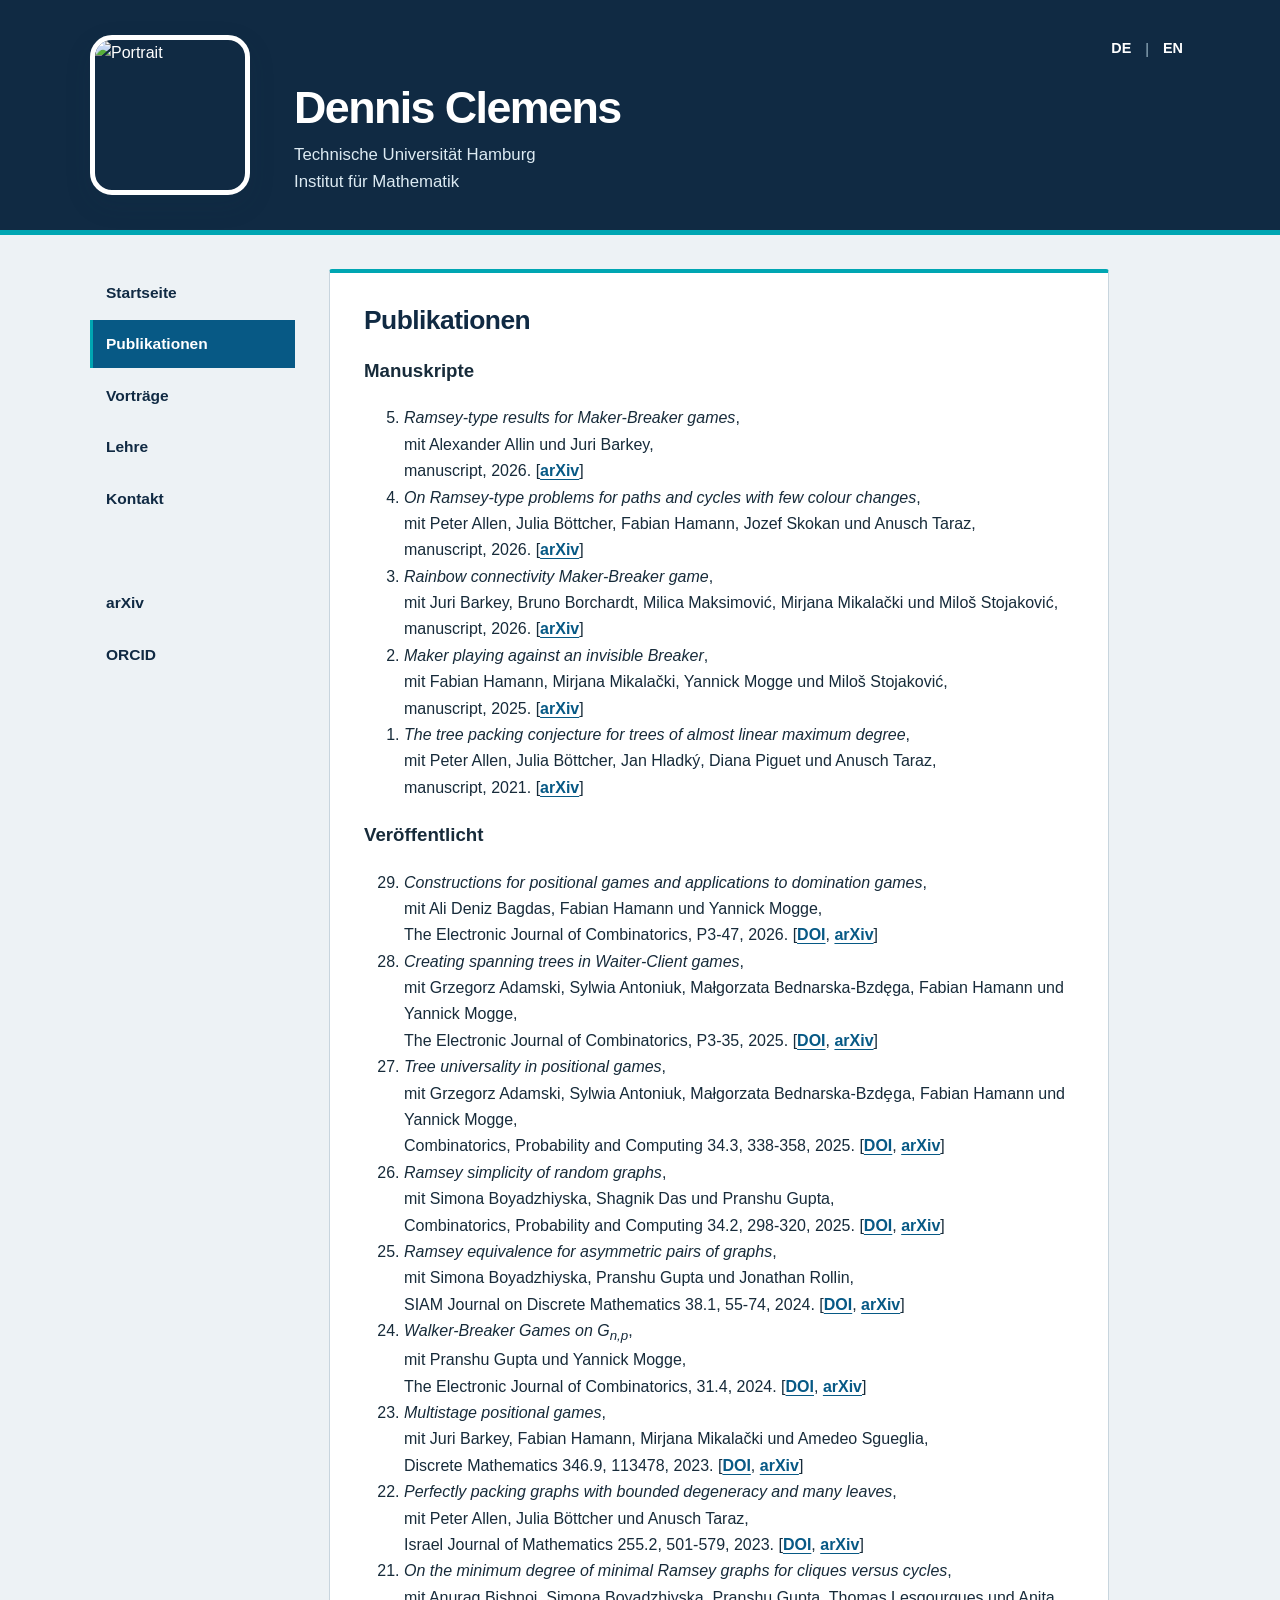
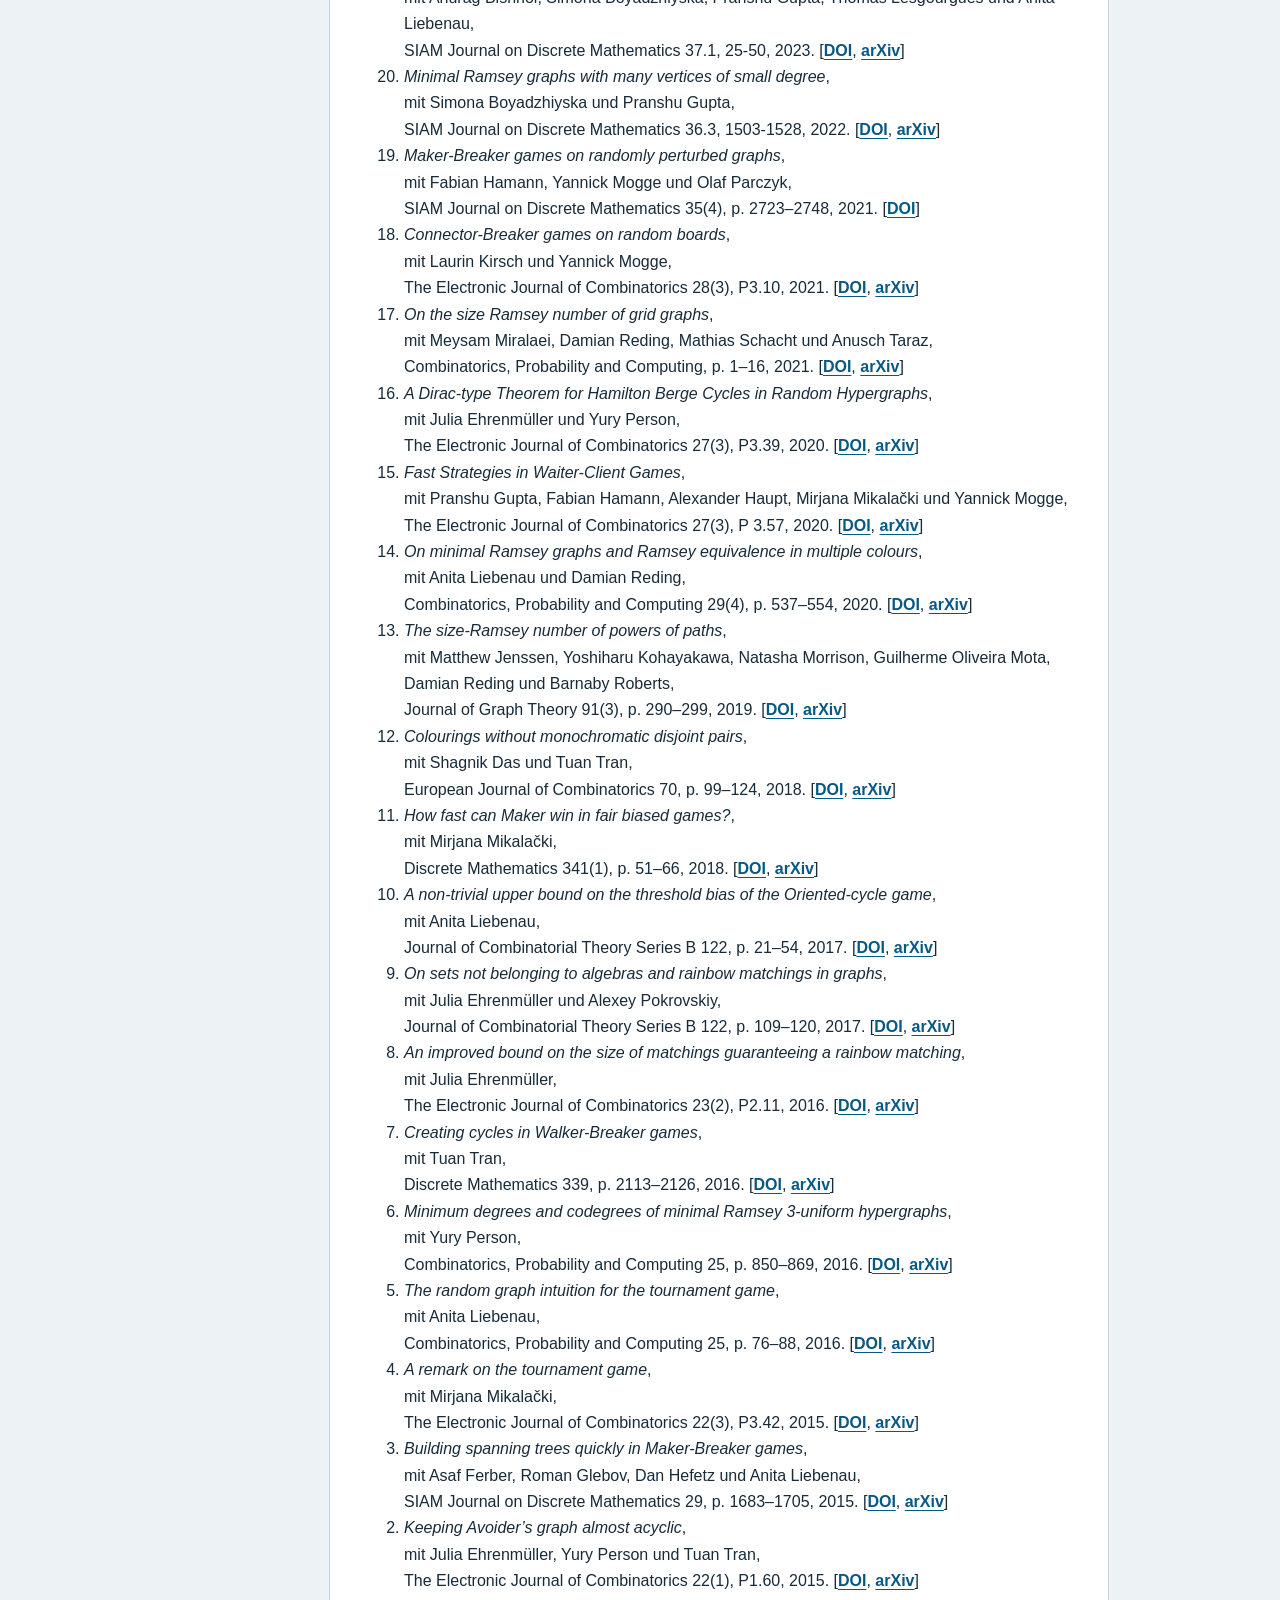
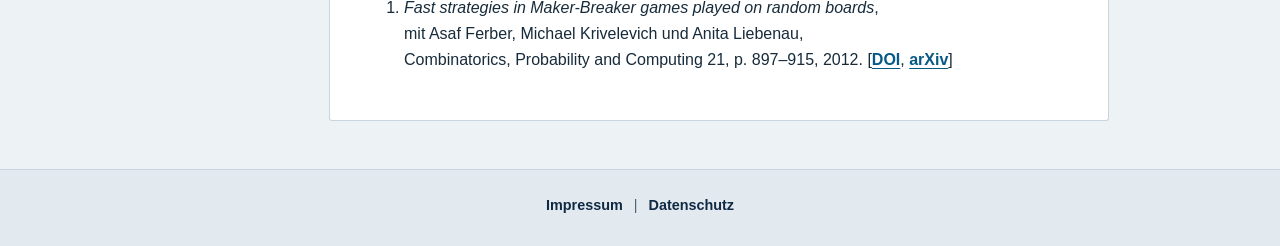
==== publikationen.html @ a91b389d "Add files via upload" ====
<!DOCTYPE html>
<html lang="de">

<head>

<meta charset="UTF-8">

<title>Dennis Clemens Publikationen</title>

<meta name="viewport" content="width=device-width, initial-scale=1.0">

<link rel="stylesheet" href="style.css">

</head>


<body>


<!-- Kopfzeile -->

<header>

<div class="seite kopf">


    <div class="portrait">

        <img src="bilder/portrait.jpg"
             alt="Portrait">

    </div>


    <div class="titel">

        <div class="sprache">

            <a href="publikationen.html">DE</a>
            |
            <a href="en/publikationen.html">EN</a>

        </div>


        <h1>
            Dennis Clemens
        </h1>


        <p class="position">
            Technische Universität Hamburg <br>
            Institut für Mathematik
        </p>


    </div>


</div>

</header>




<!-- Hauptbereich -->


<div class="seite hauptbereich">


<aside>

<nav>

<a href="index.html">
Startseite
</a>

<a class="active"  href="publikationen.html">
Publikationen
</a>


<a href="talks.html">
Vorträge
</a>


<a href="lehre.html">
Lehre
</a>


<a href="kontakt.html">
Kontakt
</a>


</nav>

<br><br>


<a href="https://arxiv.org/a/clemens_d_1.html">
arXiv
</a>


<a href="https://orcid.org/0000-0001-5940-6556">
ORCID
</a>



</aside>





<main>


<section id="publikationen">

<h2>Publikationen</h2>




<h3>Manuskripte</h3>

<ol reversed>
    <li>
  	<em>Ramsey-type results for Maker-Breaker games</em>, <br>
	mit Alexander Allin und Juri Barkey, <br>
	manuscript, 2026. 
	[<a href="https://arxiv.org/abs/2609.02588">arXiv</a>]
    </li>

    <li>
  	<em>On Ramsey-type problems for paths and cycles with few colour changes</em>, <br>
	mit Peter Allen, Julia Böttcher, Fabian Hamann, Jozef Skokan und Anusch Taraz, <br>
	manuscript, 2026. 
	[<a href="https://arxiv.org/abs/2607.03243">arXiv</a>]
    </li>

    <li>
	<em> Rainbow connectivity Maker-Breaker game</em>, <br>
	mit Juri Barkey, Bruno Borchardt, Milica Maksimović, Mirjana Mikalački und Miloš Stojaković, <br>
	manuscript, 2026.
	[<a href="https://arxiv.org/abs/2603.09770">arXiv</a>]
    </li>

    <li>
	<em>Maker playing against an invisible Breaker</em>, <br>
	mit Fabian Hamann, Mirjana Mikalački, Yannick Mogge und Miloš Stojaković, <br>
	manuscript, 2025.
	[<a href="https://arxiv.org/abs/2507.22519">arXiv</a>]
    </li>

    <li>
	<em>The tree packing conjecture for trees of almost linear maximum degree</em>, <br>
	mit Peter Allen, Julia Böttcher, Jan Hladký, Diana Piguet und Anusch Taraz, <br>
	manuscript, 2021. 
	[<a href="https://arxiv.org/abs/2106.11720">arXiv</a>]
    </li>
</ol>


<h3>Veröffentlicht</h3>

<ol reversed>
    <li>
	<em>Constructions for positional games and applications to domination games</em>, <br>
	mit Ali Deniz Bagdas, Fabian Hamann und Yannick Mogge, <br>
	The Electronic Journal of Combinatorics, P3-47, 2026.
	[<a href="https://doi.org/10.37236/14590">DOI</a>,
	<a href="https://arxiv.org/abs/2509.05089">arXiv</a>]
    </li>

    <li>
	<em>Creating spanning trees in Waiter-Client games</em>,<br>
        mit Grzegorz Adamski, Sylwia Antoniuk, Małgorzata Bednarska-Bzdęga, Fabian Hamann und Yannick Mogge,<br>
	The Electronic Journal of Combinatorics, P3-35, 2025.
	[<a href="https://doi.org/10.37236/12957">DOI</a>,
	<a href="https://arxiv.org/abs/2403.18534">arXiv</a>]
    </li>

    <li>
	<em>Tree universality in positional games</em>,<br>
        mit Grzegorz Adamski, Sylwia Antoniuk, Małgorzata Bednarska-Bzdȩga, Fabian Hamann und Yannick Mogge,<br>
	Combinatorics, Probability and Computing 34.3, 338-358, 2025.
	[<a href="https://doi.org/10.1017/S0963548324000397">DOI</a>,
	<a href="https://arxiv.org/abs/2312.00503">arXiv</a>]
    </li>

    <li>
	<em>Ramsey simplicity of random graphs</em>,<br>
        mit Simona Boyadzhiyska, Shagnik Das und Pranshu Gupta,<br>
	Combinatorics, Probability and Computing 34.2, 298-320, 2025.
	[<a href="https://doi.org/10.1017/S0963548324000385">DOI</a>,
	<a href="https://arxiv.org/abs/2109.04140">arXiv</a>]
    </li>

    <li>
        <em>Ramsey equivalence for asymmetric pairs of graphs</em>,<br>
	mit Simona Boyadzhiyska, Pranshu Gupta und Jonathan Rollin,<br>
	SIAM Journal on Discrete Mathematics 38.1, 55-74, 2024.
	[<a href="https://doi.org/10.1137/23M1558239">DOI</a>,
	<a href="https://arxiv.org/abs/2206.03898">arXiv</a>]
    </li>

    <li>
        <em>Walker-Breaker Games on G<sub>n,p</sub></em>,<br>
	mit Pranshu Gupta und Yannick Mogge,<br>
	The Electronic Journal of Combinatorics, 31.4, 2024.
	[<a href="https://doi.org/10.37236/11866">DOI</a>,
	<a href="https://arxiv.org/abs/2208.09250">arXiv</a>]
    </li>

    <li>
        <em>Multistage positional games</em>,<br>
	mit Juri Barkey, Fabian Hamann, Mirjana Mikalački und Amedeo Sgueglia,<br>
	Discrete Mathematics 346.9, 113478, 2023.
	[<a href="https://doi.org/10.1016/j.disc.2023.113478">DOI</a>,
	<a href="https://arxiv.org/abs/2202.04344">arXiv</a>]
    </li>

    <li>
	<em>Perfectly packing graphs with bounded degeneracy and many leaves</em>,<br>
	mit Peter Allen, Julia Böttcher und Anusch Taraz,<br>
	Israel Journal of Mathematics 255.2, 501-579, 2023.
	[<a href="https://doi.org/10.1007/s11856-022-2447-7">DOI</a>,
	<a href="https://arxiv.org/abs/1906.11558">arXiv</a>]
    </li>

    <li>
	<em>On the minimum degree of minimal Ramsey graphs for cliques versus cycles</em>,<br>
	mit Anurag Bishnoi, Simona Boyadzhiyska, Pranshu Gupta, Thomas Lesgourgues und Anita Liebenau,<br>
	SIAM Journal on Discrete Mathematics 37.1, 25-50, 2023.
	[<a href="https://doi.org/10.1137/21M1444953">DOI</a>,
	<a href="https://arxiv.org/abs/2109.02877">arXiv</a>]
    </li>

    <li>
        <em>Minimal Ramsey graphs with many vertices of small degree</em>,<br>
	mit Simona Boyadzhiyska und Pranshu Gupta,<br>
	SIAM Journal on Discrete Mathematics 36.3, 1503-1528, 2022.
	[<a href="https://doi.org/10.1137/21M1393273">DOI</a>,
	<a href="https://arxiv.org/abs/2009.04159">arXiv</a>]
    </li>

    <li>
        <em>Maker-Breaker games on randomly perturbed graphs</em>,<br>
	mit Fabian Hamann, Yannick Mogge und Olaf Parczyk,<br>
	SIAM Journal on Discrete Mathematics 35(4), p. 2723–2748, 2021.
	[<a href="https://doi.org/10.1137/20M1385044">DOI</a>]
    </li>

    <li>
	<em>Connector-Breaker games on random boards</em>,<br>
	mit Laurin Kirsch und Yannick Mogge,<br>
	The Electronic Journal of Combinatorics 28(3), P3.10, 2021.
	[<a href="https://doi.org/10.37236/9381">DOI</a>,
	<a href="https://arxiv.org/abs/1911.01724">arXiv</a>]
    </li>

    <li>
        <em>On the size Ramsey number of grid graphs</em>,<br>
	mit Meysam Miralaei, Damian Reding, Mathias Schacht und Anusch Taraz,<br>
	Combinatorics, Probability and Computing, p. 1–16, 2021.
	[<a href="https://doi.org/10.1017/S0963548320000322">DOI</a>,
	<a href="https://arxiv.org/abs/1906.06915">arXiv</a>]
    </li>

    <li>
	<em>A Dirac-type Theorem for Hamilton Berge Cycles in Random Hypergraphs</em>,<br>
	mit Julia Ehrenmüller und Yury Person,<br>
	The Electronic Journal of Combinatorics 27(3), P3.39, 2020.
	[<a href="https://doi.org/10.1016/j.endm.2016.09.032">DOI</a>,
	<a href="https://arxiv.org/abs/1903.09057">arXiv</a>]
    </li>

    <li>
	<em>Fast Strategies in Waiter-Client Games</em>,<br>
	mit Pranshu Gupta, Fabian Hamann, Alexander Haupt, Mirjana Mikalački und Yannick Mogge,<br>       
	The Electronic Journal of Combinatorics 27(3), P 3.57, 2020.
	[<a href="https://doi.org/10.37236/9451">DOI</a>,
	<a href="https://arxiv.org/abs/2003.09247">arXiv</a>]
    </li>

    <li>
        <em>On minimal Ramsey graphs and Ramsey equivalence in multiple colours</em>,<br>
	mit Anita Liebenau und Damian Reding,<br>
	Combinatorics, Probability and Computing 29(4), p. 537–554, 2020.
	[<a href="https://doi.org/10.1017/S0963548320000036">DOI</a>,
	<a href="https://arxiv.org/abs/1809.09232">arXiv</a>]
    </li>

    <li>
        <em>The size-Ramsey number of powers of paths</em>,<br>
	mit Matthew Jenssen, Yoshiharu Kohayakawa, Natasha Morrison, Guilherme Oliveira Mota, Damian Reding und Barnaby Roberts,<br>
	Journal of Graph Theory 91(3), p. 290–299, 2019.
	[<a href="https://doi.org/10.1002/jgt.22432">DOI</a>,
	<a href="https://arxiv.org/abs/1707.04297">arXiv</a>]
    </li>

    <li>
        <em>Colourings without monochromatic disjoint pairs</em>,<br>
	mit Shagnik Das und Tuan Tran, <br>
	European Journal of Combinatorics 70, p. 99–124, 2018.
	[<a href="https://doi.org/10.1016/j.ejc.2017.12.006">DOI</a>,
	<a href="https://arxiv.org/abs/1612.04510">arXiv</a>]
    </li>

    <li>
        <em>How fast can Maker win in fair biased games?</em>,<br>
	mit Mirjana Mikalački,<br>
	Discrete Mathematics 341(1), p. 51–66, 2018.
	[<a href="https://doi.org/10.1016/j.disc.2017.06.023">DOI</a>,
	<a href="https://arxiv.org/abs/1602.02495">arXiv</a>]
    </li>

    <li>
        <em>A non-trivial upper bound on the threshold bias of the Oriented-cycle game</em>,<br>
	mit  Anita Liebenau,<br>
	Journal of Combinatorial Theory Series B 122, p. 21–54, 2017.
	[<a href="https://doi.org/10.1016/j.jctb.2016.05.002">DOI</a>,
	<a href="https://arxiv.org/abs/1404.4529">arXiv</a>]
    </li>

    <li>
        <em>On sets not belonging to algebras and rainbow matchings in graphs</em>,<br>
	mit Julia Ehrenmüller und Alexey Pokrovskiy,<br>
	Journal of Combinatorial Theory Series B 122, p. 109–120, 2017.
	[<a href="https://doi.org/10.1016/j.jctb.2016.05.006">DOI</a>,
	<a href="https://arxiv.org/abs/1508.06437">arXiv</a>]
    </li>

    <li>
        <em>An improved bound on the size of matchings guaranteeing a rainbow matching</em>,<br>
	mit Julia Ehrenmüller,<br>
	The Electronic Journal of Combinatorics 23(2), P2.11, 2016.
	[<a href="https://doi.org/10.37236/5080">DOI</a>,
	<a href="https://arxiv.org/abs/1503.00438">arXiv</a>]
    </li>

    <li>
        <em>Creating cycles in Walker-Breaker games</em>,<br>
	mit Tuan Tran,<br>
	Discrete Mathematics 339, p. 2113–2126, 2016.
	[<a href="https://doi.org/10.1016/j.disc.2016.03.007">DOI</a>,
	<a href="https://arxiv.org/abs/1505.02678">arXiv</a>]
    </li>

    <li>
        <em>Minimum degrees and codegrees of minimal Ramsey 3-uniform hypergraphs</em>,<br>
	mit Yury Person,<br>
	Combinatorics, Probability and Computing 25, p. 850–869, 2016.
	[<a href="https://doi.org/10.1016/j.endm.2015.06.005">DOI</a>,
	<a href="https://arxiv.org/abs/1502.01147">arXiv</a>]
    </li>

    <li>
        <em>The random graph intuition for the tournament game</em>,<br>
	mit Anita Liebenau,<br>
	Combinatorics, Probability and Computing 25, p. 76–88, 2016.
	[<a href="https://doi.org/10.1017/S096354831500019X">DOI</a>,
	<a href="https://arxiv.org/abs/1307.4229">arXiv</a>]
    </li>

    <li>
	<em>A remark on the tournament game</em>,<br>
	mit Mirjana Mikalački,<br>
	The Electronic Journal of Combinatorics 22(3), P3.42, 2015.
	[<a href="https://doi.org/10.37236/5142">DOI</a>,
	<a href="A remark on the tournament game">arXiv</a>]
    </li>

    <li>
	<em>Building spanning trees quickly in Maker-Breaker games</em>,<br>
	mit Asaf Ferber, Roman Glebov, Dan Hefetz und Anita Liebenau,<br>
	SIAM Journal on Discrete Mathematics 29, p. 1683–1705, 2015.
	[<a href="https://doi.org/10.1137/140976054">DOI</a>,
	<a href="https://arxiv.org/abs/1304.4108">arXiv</a>]
    </li>

    <li>
	<em>Keeping Avoider’s graph almost acyclic</em>,<br>
	mit Julia Ehrenmüller, Yury Person und Tuan Tran,<br>
	The Electronic Journal of Combinatorics 22(1), P1.60, 2015.
	[<a href="https://doi.org/10.37236/4859">DOI</a>,
	<a href="https://arxiv.org/abs/1403.1482">arXiv</a>]
    </li>

    <li>
        <em>Fast strategies in Maker-Breaker games played on random boards</em>,<br>
	mit Asaf Ferber, Michael Krivelevich und Anita Liebenau,<br>
	Combinatorics, Probability and Computing 21, p. 897–915, 2012.
	[<a href="https://doi.org/10.1017/S0963548312000375">DOI</a>,
	<a href="https://arxiv.org/abs/1203.3444">arXiv</a>]
    </li>
</ol>










</main>


</div>





<footer>

<div class="seite">

<a href="impressum.html">
Impressum</a>

|

<a href="datenschutz.html">
Datenschutz</a>


</div>

</footer>



<script src="script.js"></script>


</body>

</html>
---- style.css ----
/* Farbkräftigere, reduzierte Variante – HTML bleibt unverändert */

:root {
    --navy: #102a43;
    --blue: #075985;
    --cyan: #00a6b2;
    --cyan-soft: #dff7f7;
    --ink: #172b3a;
    --muted: #4b6170;
    --paper: #ffffff;
    --page: #edf2f5;
    --line: #c8d5de;
    --accent: #e05a33;
    --shadow-sm: 0 3px 10px rgba(16, 42, 67, 0.07);
    --shadow-md: 0 7px 18px rgba(16, 42, 67, 0.08);
}

*,
*::before,
*::after {
    box-sizing: border-box;
}

html {
    scroll-behavior: smooth;
    scroll-padding-top: 24px;
}

body {
    margin: 0;
    font-family: "Helvetica Neue", Arial, sans-serif;
    color: var(--ink);
    font-size: 16px;
    line-height: 1.65;
    background: var(--page);
    -webkit-font-smoothing: antialiased;
    text-rendering: optimizeLegibility;
}

img {
    max-width: 100%;
}

a {
    transition: color 160ms ease, background-color 160ms ease, border-color 160ms ease;
}

a:focus-visible {
    outline: 3px solid var(--accent);
    outline-offset: 3px;
    border-radius: 3px;
}

.seite {
    width: min(100% - 48px, 1100px);
    margin-inline: auto;
    padding: 0;
}

/* Kopfbereich: kräftiger Farbakzent, wenig Dekoration */
header {
    background: var(--navy);
    color: #ffffff;
    padding: 34px 0;
    border-bottom: 5px solid var(--cyan);
}

.kopf {
    display: grid;
    grid-template-columns: 166px minmax(0, 1fr);
    gap: 38px;
    align-items: center;
}

.portrait {
    width: 160px;
    max-width: 100%;
}

.portrait img {
    position: relative;
    z-index: 1;
    display: block;
    width: 160px;
    height: 160px;
    object-fit: cover;
    border: 5px solid var(--paper);
    border-radius: 22px;
    box-shadow: 0 10px 26px rgba(20, 47, 70, 0.15);
}

.titel {
    min-width: 0;
}

h1 {
    margin: 0 0 10px;
    color: #ffffff;
    font-size: clamp(2.1rem, 4vw, 2.8rem);
    font-weight: 750;
    line-height: 1.12;
    letter-spacing: -0.035em;
    text-wrap: balance;
}

.position {
    margin: 0;
    color: #dceaf2;
    font-size: 1.05rem;
    line-height: 1.6;
}

.sprache {
    display: flex;
    justify-content: flex-end;
    align-items: center;
    gap: 7px;
    margin-bottom: 16px;
    color: #9db8c8;
    font-size: 0.9rem;
}

.sprache a {
    display: inline-block;
    padding: 3px 7px;
    color: #ffffff;
    font-weight: 700;
    text-decoration: none;
    border-bottom: 2px solid transparent;
}

.sprache a:hover {
    color: #8cf0f0;
    border-bottom-color: var(--cyan);
}

/* Hauptbereich */
.hauptbereich {
    display: grid;
    grid-template-columns: 205px minmax(0, 1fr);
    gap: 34px;
    align-items: start;
    padding-top: 34px;
}

/* Navigation: klare Linien statt Kartenoptik */
aside {
    position: sticky;
    top: 22px;
    align-self: start;
    padding: 0;
    background: transparent;
    border: 0;
    border-radius: 0;
    box-shadow: none;
}

aside a {
    display: block;
    margin: 0 0 4px;
    padding: 11px 13px;
    border-left: 3px solid transparent;
    color: var(--navy);
    font-size: 0.97rem;
    font-weight: 600;
    text-decoration: none;
}

aside a:hover {
    color: var(--blue);
    background: #dce9ef;
    border-left-color: var(--blue);
}

nav a.active {
    color: #ffffff;
    background: var(--blue);
    border-left-color: var(--cyan);
    font-weight: 700;
}

/* Inhalt: einfache weiße Fläche, keine starke Karteninszenierung */
main {
    min-width: 0;
    width: 100%;
    max-width: 780px;
    padding: 30px 34px;
    background: var(--paper);
    border: 1px solid var(--line);
    border-top: 4px solid var(--cyan);
    border-radius: 3px;
    box-shadow: none;
}

section {
    margin-bottom: 0;
}

section + section {
    margin-top: 30px;
    padding-top: 28px;
    border-top: 1px solid var(--line);
}

h2 {
    margin: 0 0 14px;
    color: var(--navy);
    font-size: clamp(1.35rem, 2.5vw, 1.65rem);
    font-weight: 750;
    line-height: 1.3;
    letter-spacing: -0.02em;
}

p {
    margin-top: 0;
}

main p:last-child {
    margin-bottom: 0;
}

main a {
    color: var(--blue);
    font-weight: 650;
    text-decoration-thickness: 1px;
    text-underline-offset: 3px;
}

main a:hover {
    color: var(--accent);
}

strong {
    color: var(--navy);
    font-weight: 750;
}

/* Footer */
footer {
    margin-top: 48px;
    padding: 20px 0 24px;
    border-top: 1px solid var(--line);
    background: #e2eaf0;
    color: var(--muted);
    font-size: 0.9rem;
    text-align: center;
}

footer a {
    display: inline-block;
    padding: 4px 7px;
    color: var(--navy);
    font-weight: 600;
    text-decoration: none;
}

footer a:hover {
    color: var(--accent);
    text-decoration: underline;
}

/* Tablet */
@media (max-width: 800px) {
    .seite {
        width: min(100% - 36px, 680px);
    }

    header {
        padding: 28px 0;
    }

    .kopf {
        grid-template-columns: 126px minmax(0, 1fr);
        gap: 24px;
    }

    .portrait {
        width: 126px;
    }

    .portrait img {
        width: 120px;
        height: 120px;
    }

    .hauptbereich {
        grid-template-columns: 1fr;
        gap: 20px;
        padding-top: 26px;
    }

    aside {
        position: static;
    }

    nav {
        display: grid;
        grid-template-columns: repeat(2, minmax(0, 1fr));
        gap: 3px 8px;
    }

    aside a {
        margin: 0;
    }

    aside > a {
        display: inline-block;
        margin: 8px 8px 0 0;
    }

    main {
        max-width: none;
        padding: 28px;
    }

    footer {
        margin-top: 34px;
    }
}

/* Smartphone */
@media (max-width: 520px) {
    .seite {
        width: calc(100% - 28px);
    }

    header {
        padding: 24px 0 26px;
    }

    .kopf {
        grid-template-columns: 1fr;
        gap: 16px;
        text-align: center;
    }

    .portrait {
        margin-inline: auto;
    }

    .portrait img {
        margin-inline: auto;
    }

    .sprache {
        justify-content: center;
        margin-bottom: 14px;
    }

    h1 {
        font-size: clamp(1.8rem, 8vw, 2.25rem);
    }

    .hauptbereich {
        gap: 16px;
        padding-top: 18px;
    }

    nav {
        grid-template-columns: repeat(2, minmax(0, 1fr));
    }

    nav a {
        font-size: 0.9rem;
        text-align: center;
    }

    main {
        padding: 23px 19px;
    }

    section + section {
        margin-top: 24px;
        padding-top: 23px;
    }

    footer {
        margin-top: 28px;
    }
}

@media (prefers-reduced-motion: reduce) {
    html {
        scroll-behavior: auto;
    }

    *,
    *::before,
    *::after {
        transition-duration: 0.01ms !important;
        animation-duration: 0.01ms !important;
        animation-iteration-count: 1 !important;
    }
}
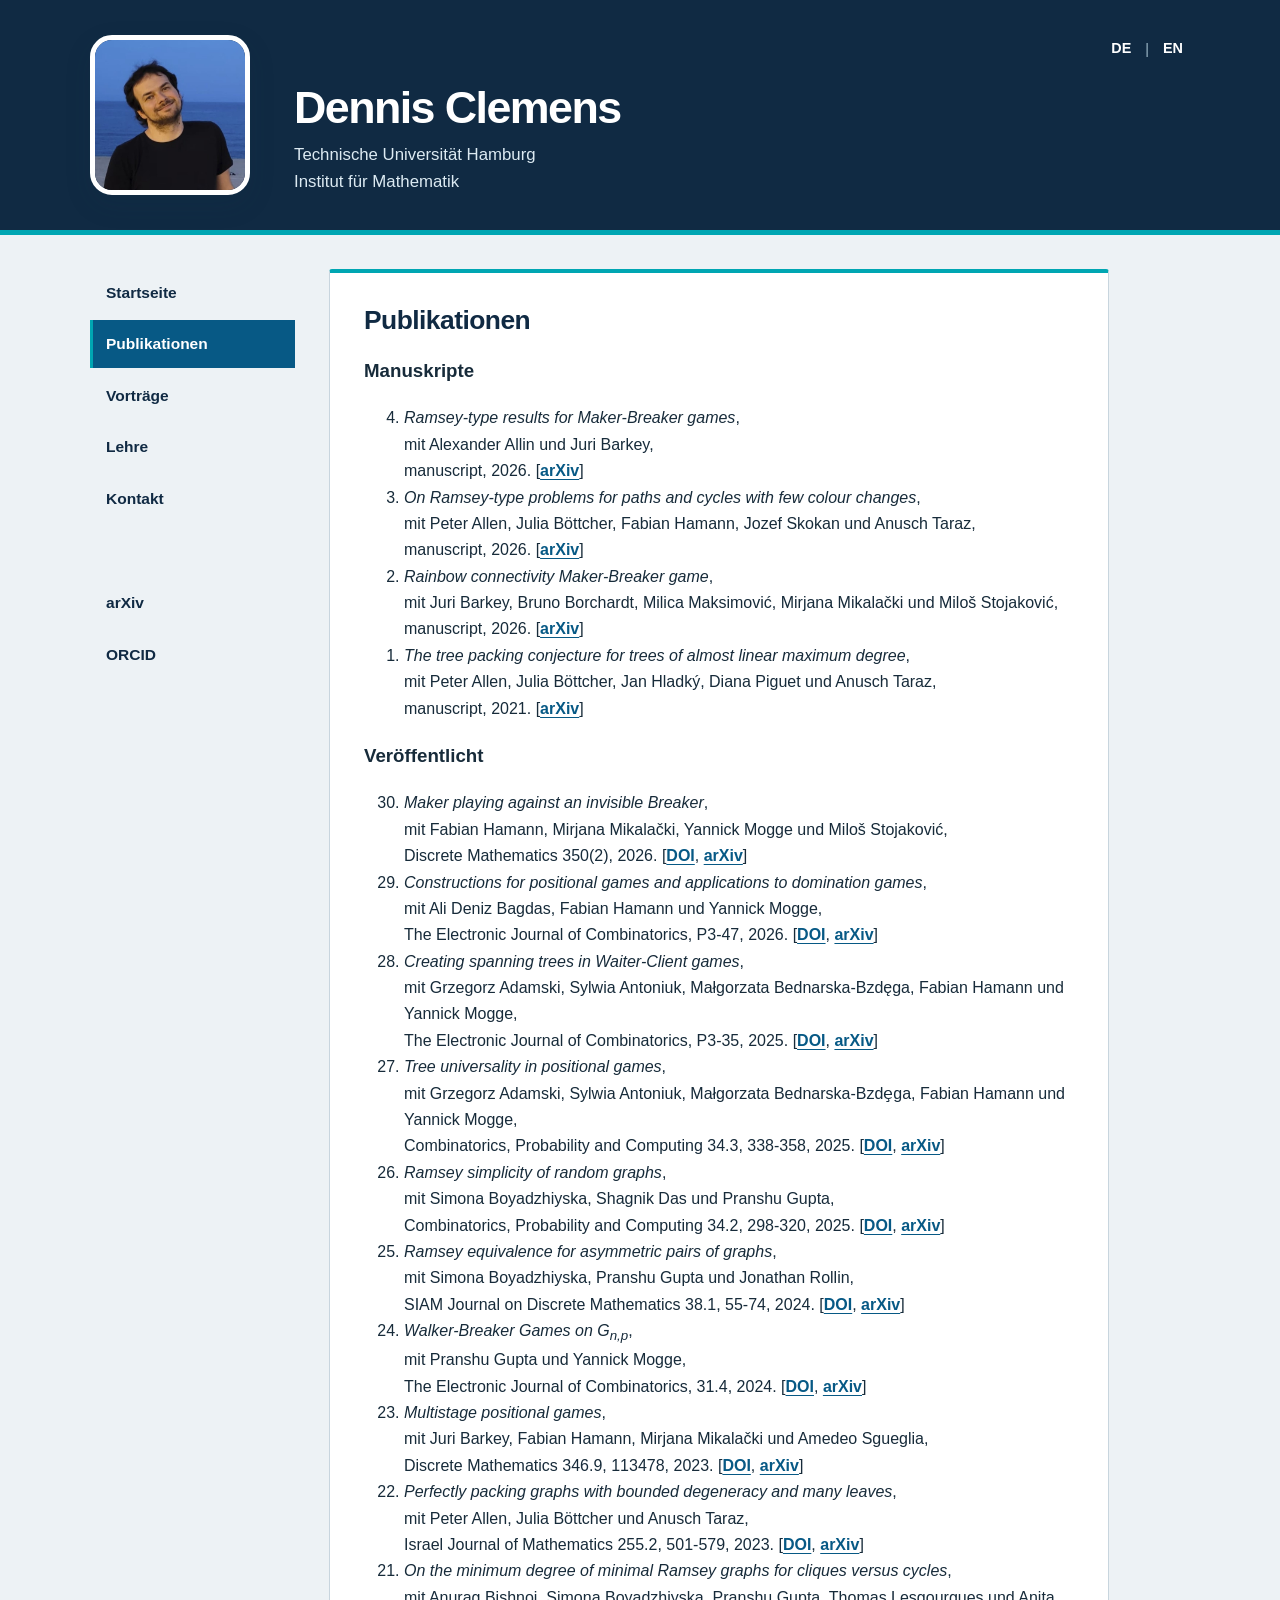
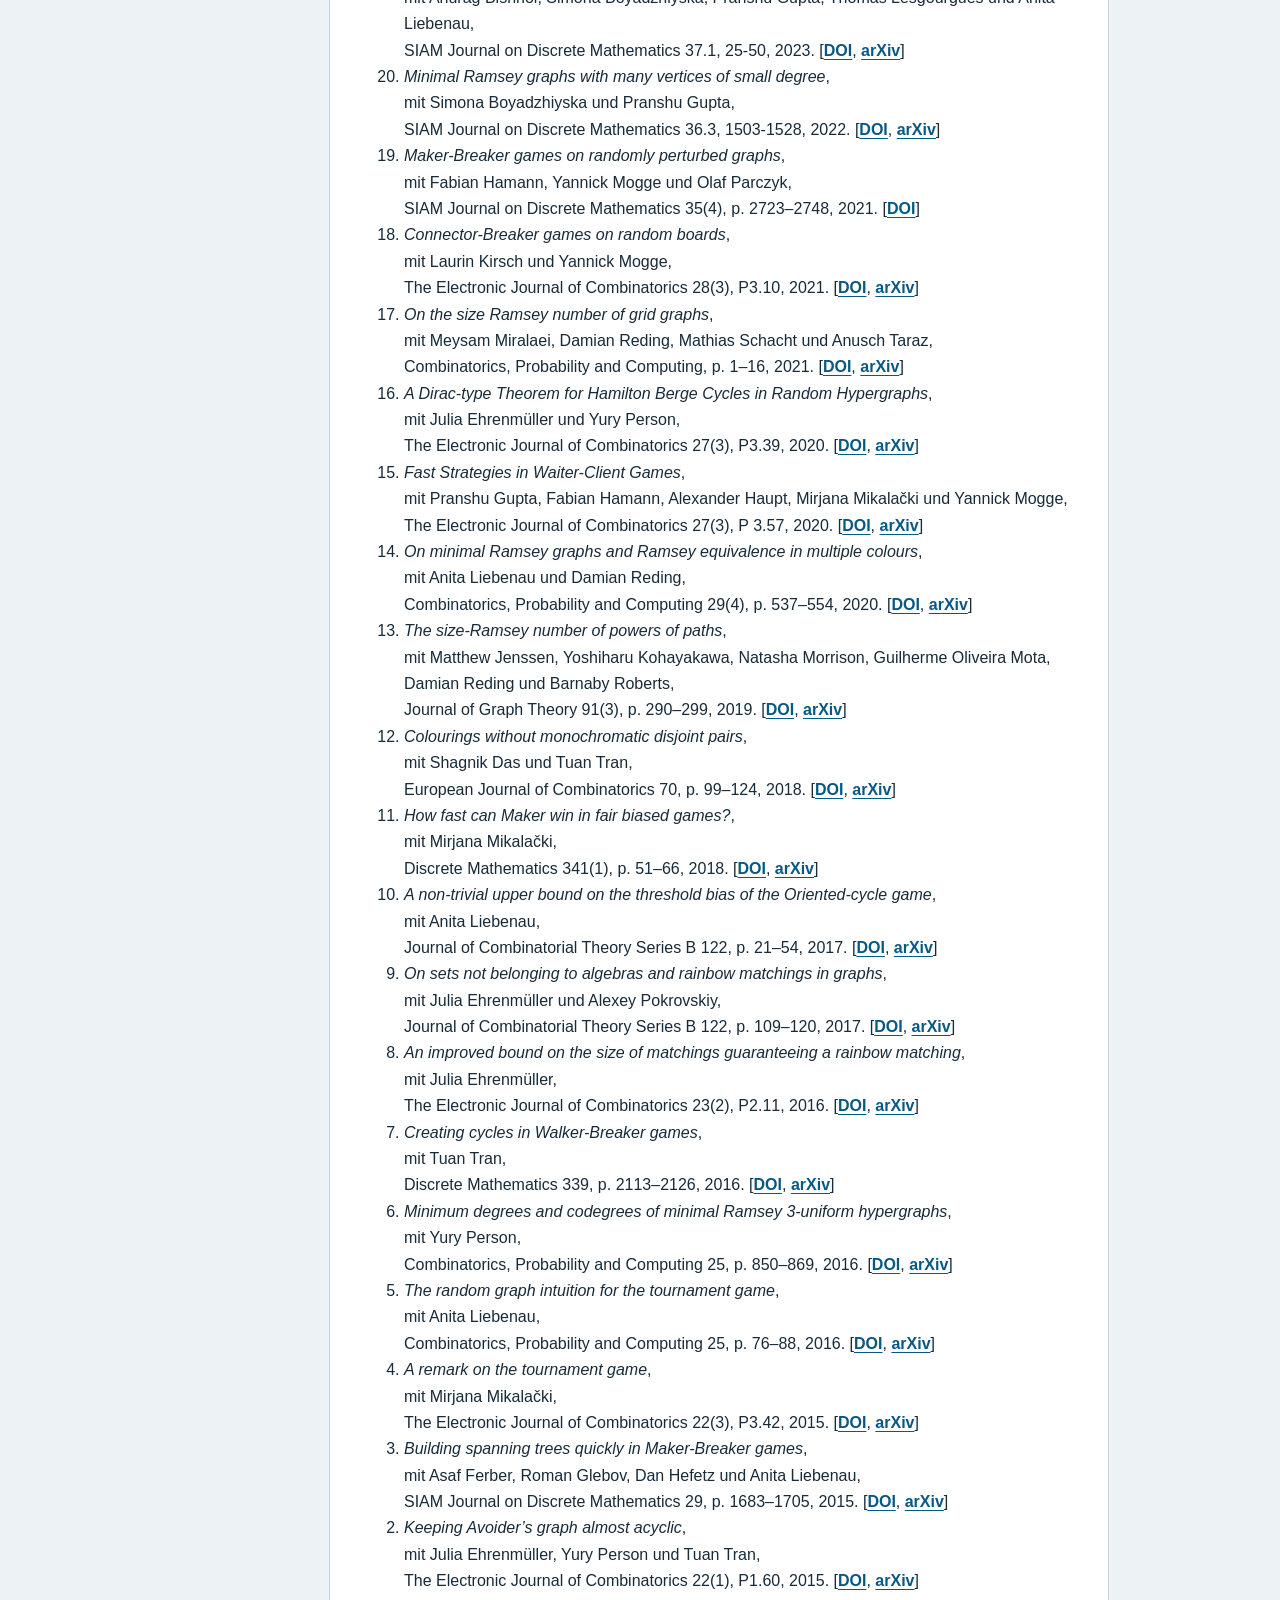
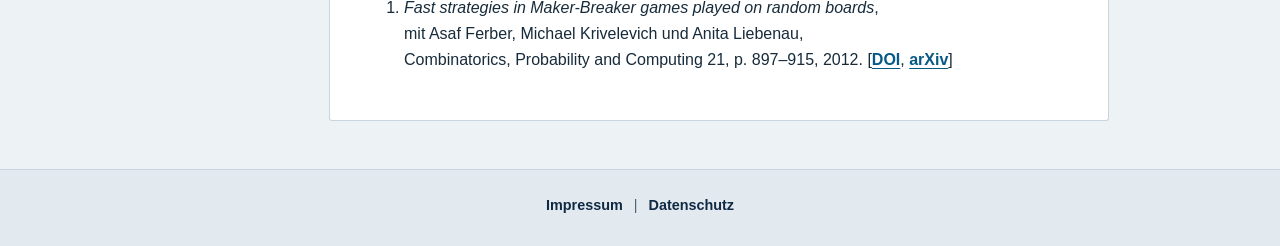
==== commit 3e63caec: "Modify publikationen.html with new publications Updated publication details and added a new manuscri" ====
--- a/publikationen.html
+++ b/publikationen.html
@@ -155,13 +155,6 @@
     </li>
 
     <li>
-	<em>Maker playing against an invisible Breaker</em>, <br>
-	mit Fabian Hamann, Mirjana Mikalački, Yannick Mogge und Miloš Stojaković, <br>
-	manuscript, 2025.
-	[<a href="https://arxiv.org/abs/2507.22519">arXiv</a>]
-    </li>
-
-    <li>
 	<em>The tree packing conjecture for trees of almost linear maximum degree</em>, <br>
 	mit Peter Allen, Julia Böttcher, Jan Hladký, Diana Piguet und Anusch Taraz, <br>
 	manuscript, 2021. 
@@ -173,6 +166,14 @@
 <h3>Veröffentlicht</h3>
 
 <ol reversed>
+	<li>
+	<em>Maker playing against an invisible Breaker</em>, <br>
+	mit Fabian Hamann, Mirjana Mikalački, Yannick Mogge und Miloš Stojaković, <br>
+	Discrete Mathematics 350(2), 2026.
+	[<a href="https://doi.org/10.1016/j.disc.2026.115503">DOI</a>,
+	<a href="https://arxiv.org/abs/2507.22519">arXiv</a>]
+    </li>
+	
     <li>
 	<em>Constructions for positional games and applications to domination games</em>, <br>
 	mit Ali Deniz Bagdas, Fabian Hamann und Yannick Mogge, <br>
@@ -447,4 +448,4 @@
 
 </body>
 
-</html>+</html>
